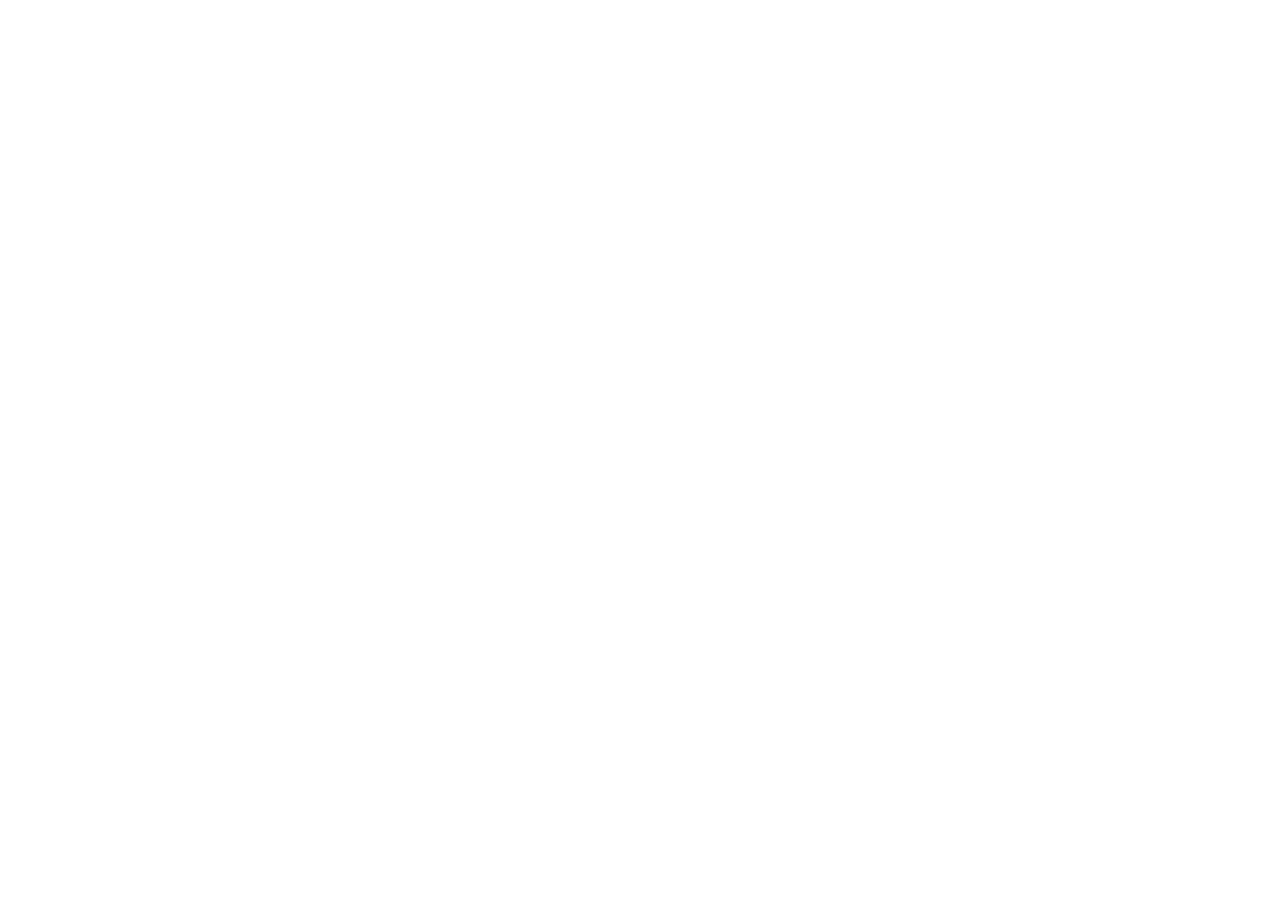
==== index.html @ 89407f25 "Initial commit" ====
<!DOCTYPE html>
<html lang="en">
<head>
    <meta charset="UTF-8">
    <meta name="viewport" content="width=device-width, initial-scale=1.0">
    <title>Scroll and Flourish</title>
</head>
<body>
    <!-- <iframe src='https://flo.uri.sh/story/323623/embed#slide-1' frameborder='0' scrolling='no' style='width:100%;height:600px;'></iframe> -->
</body>
</html>
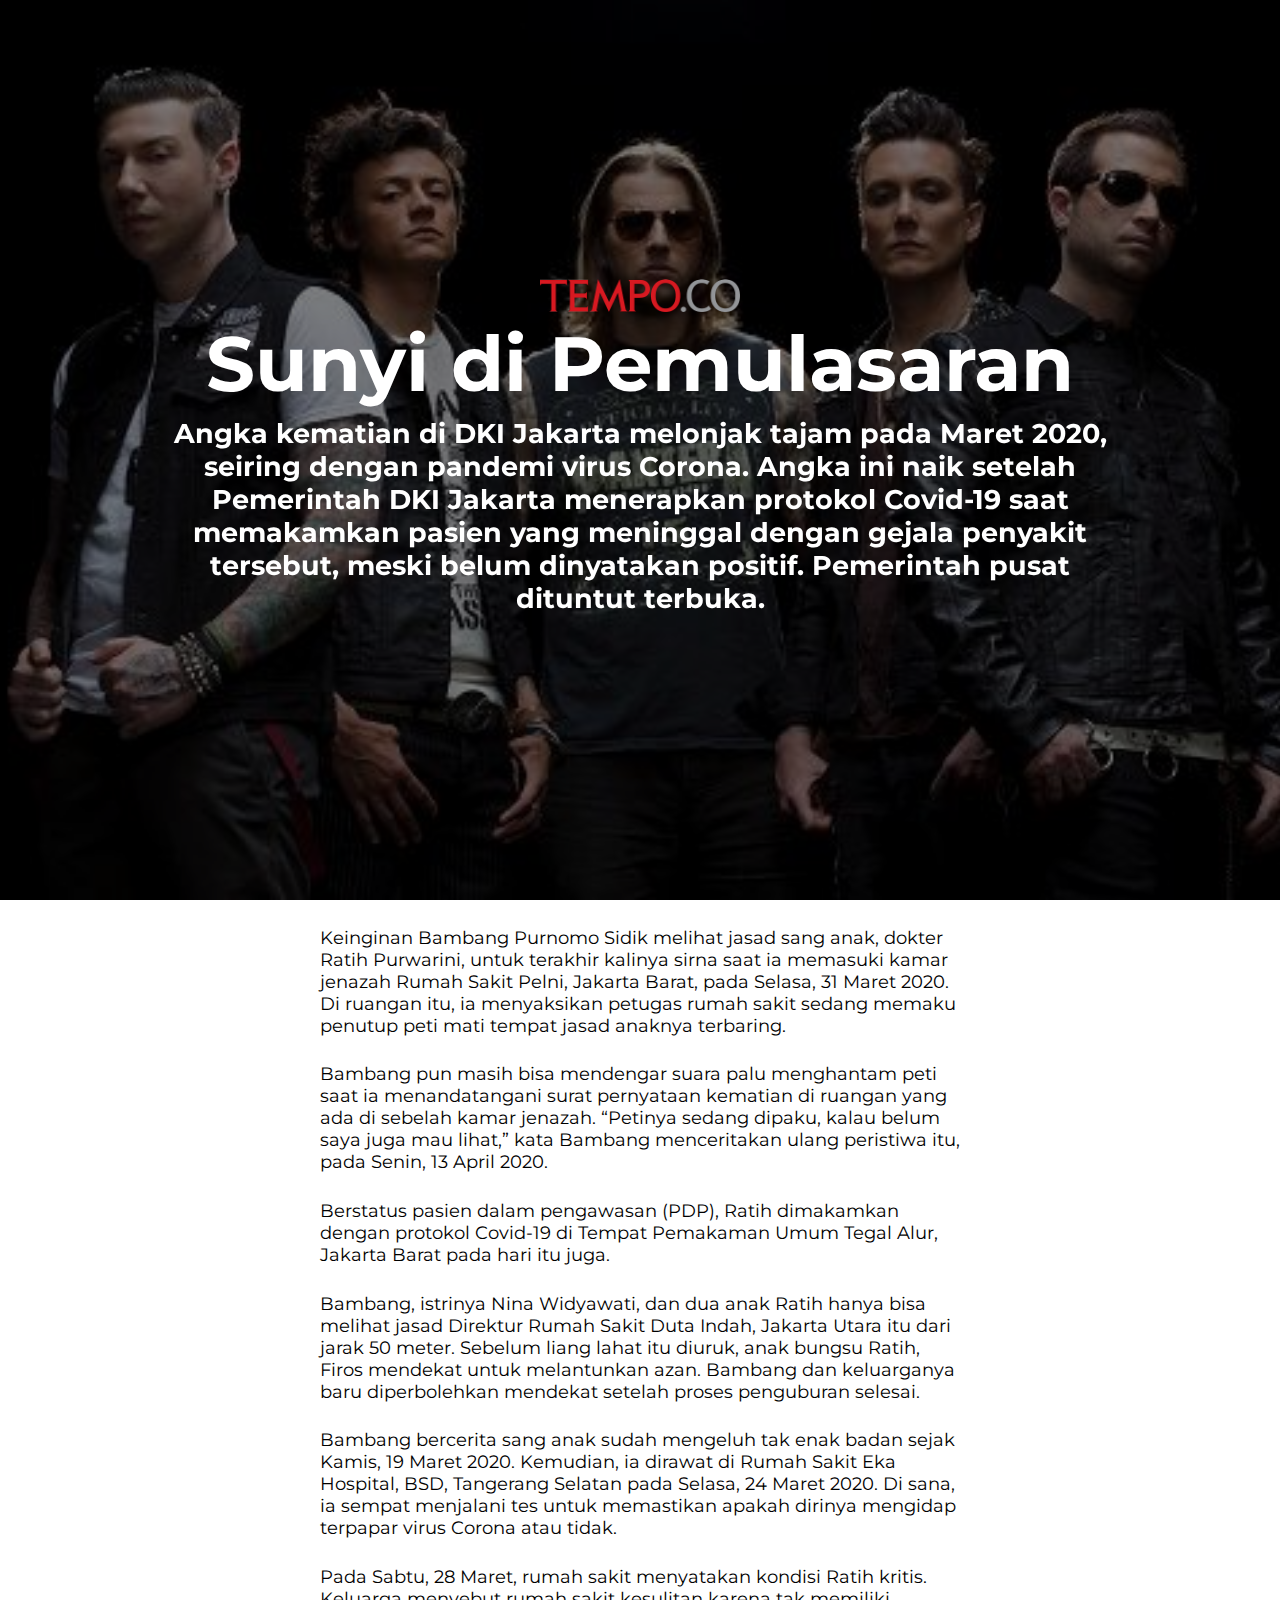
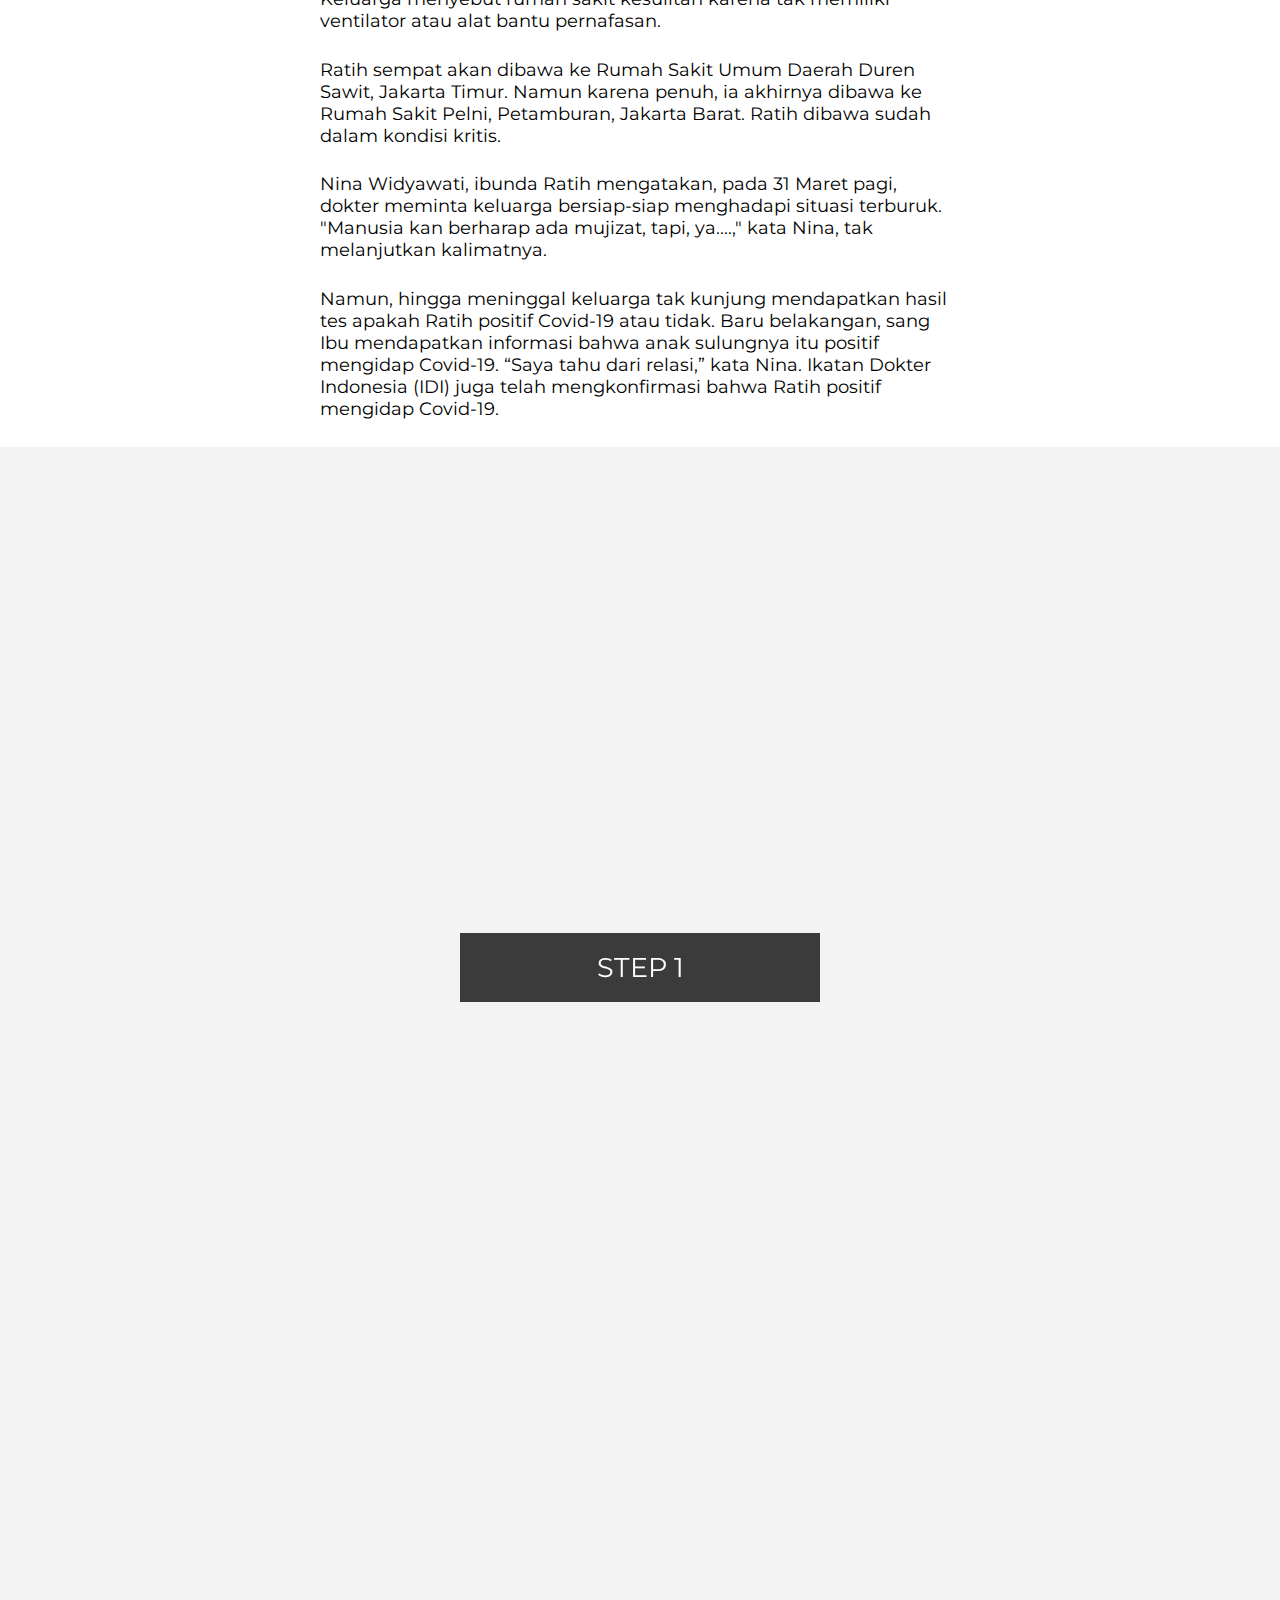
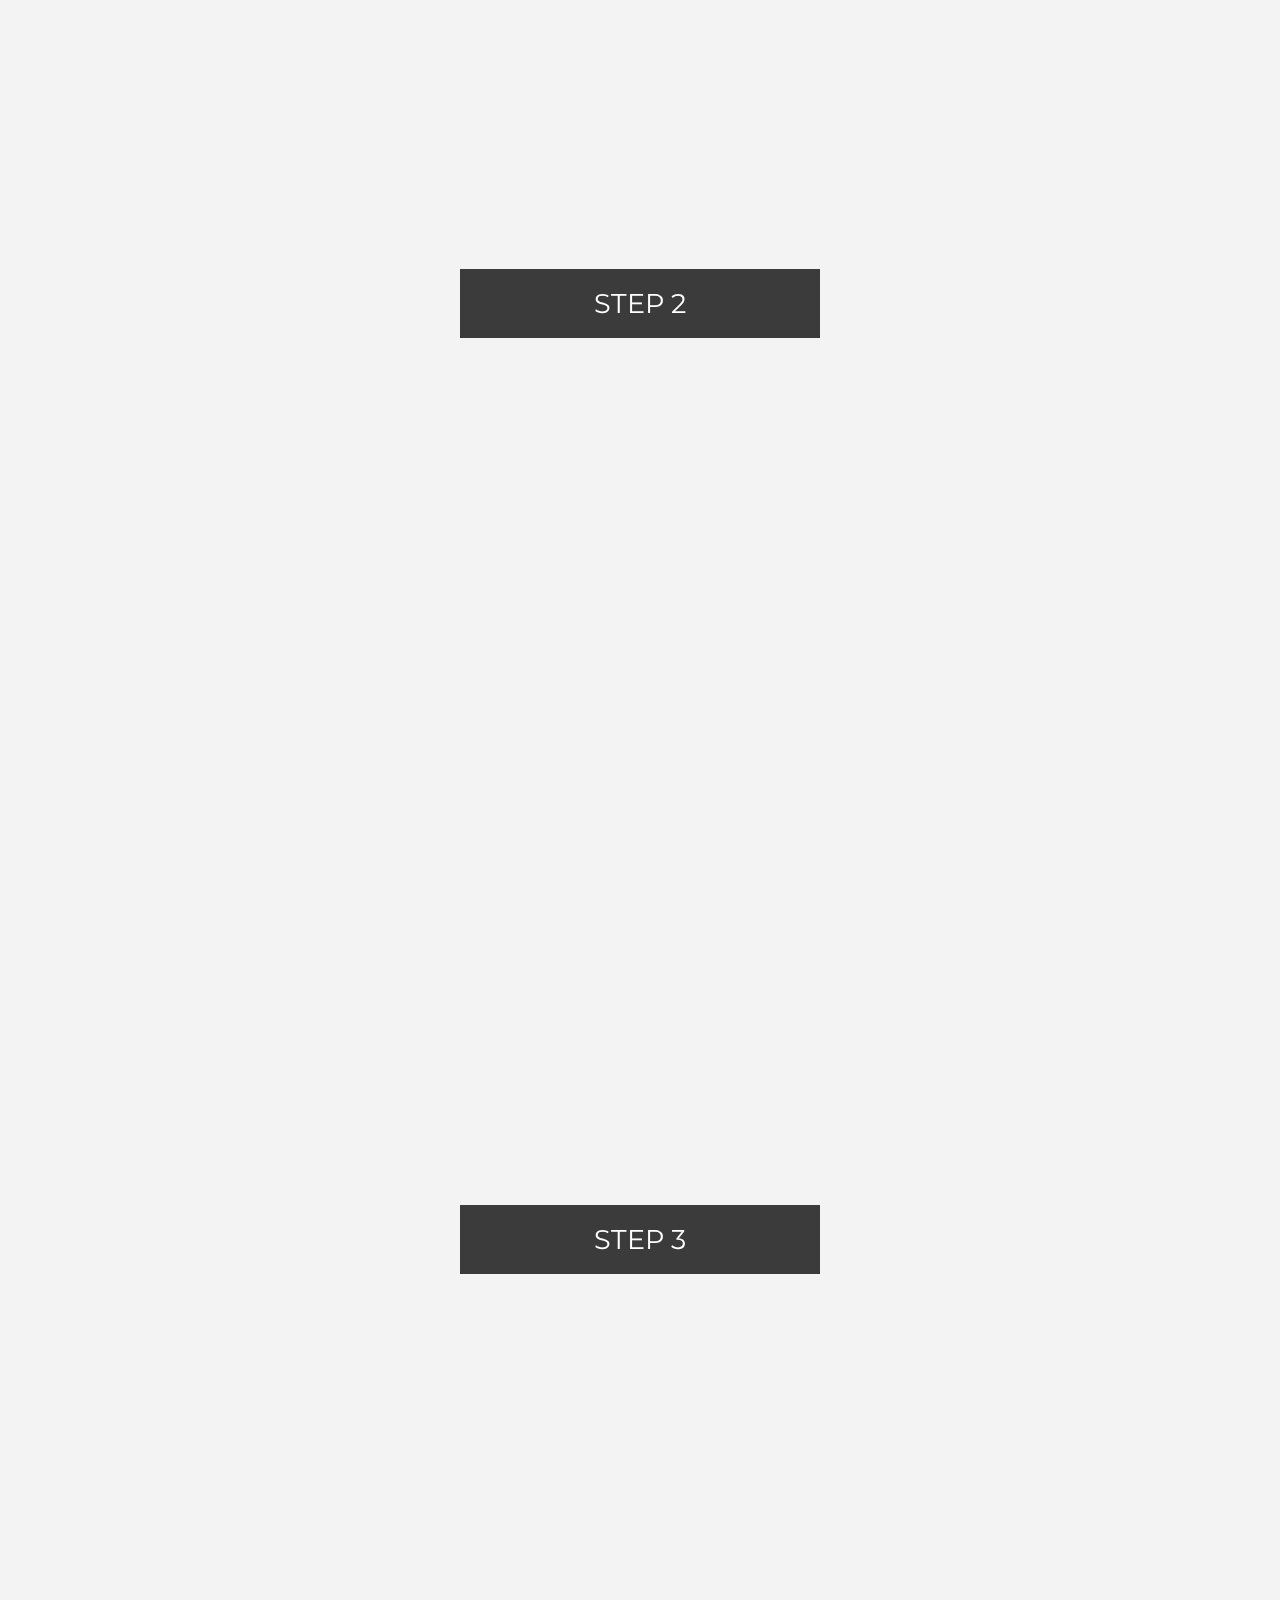
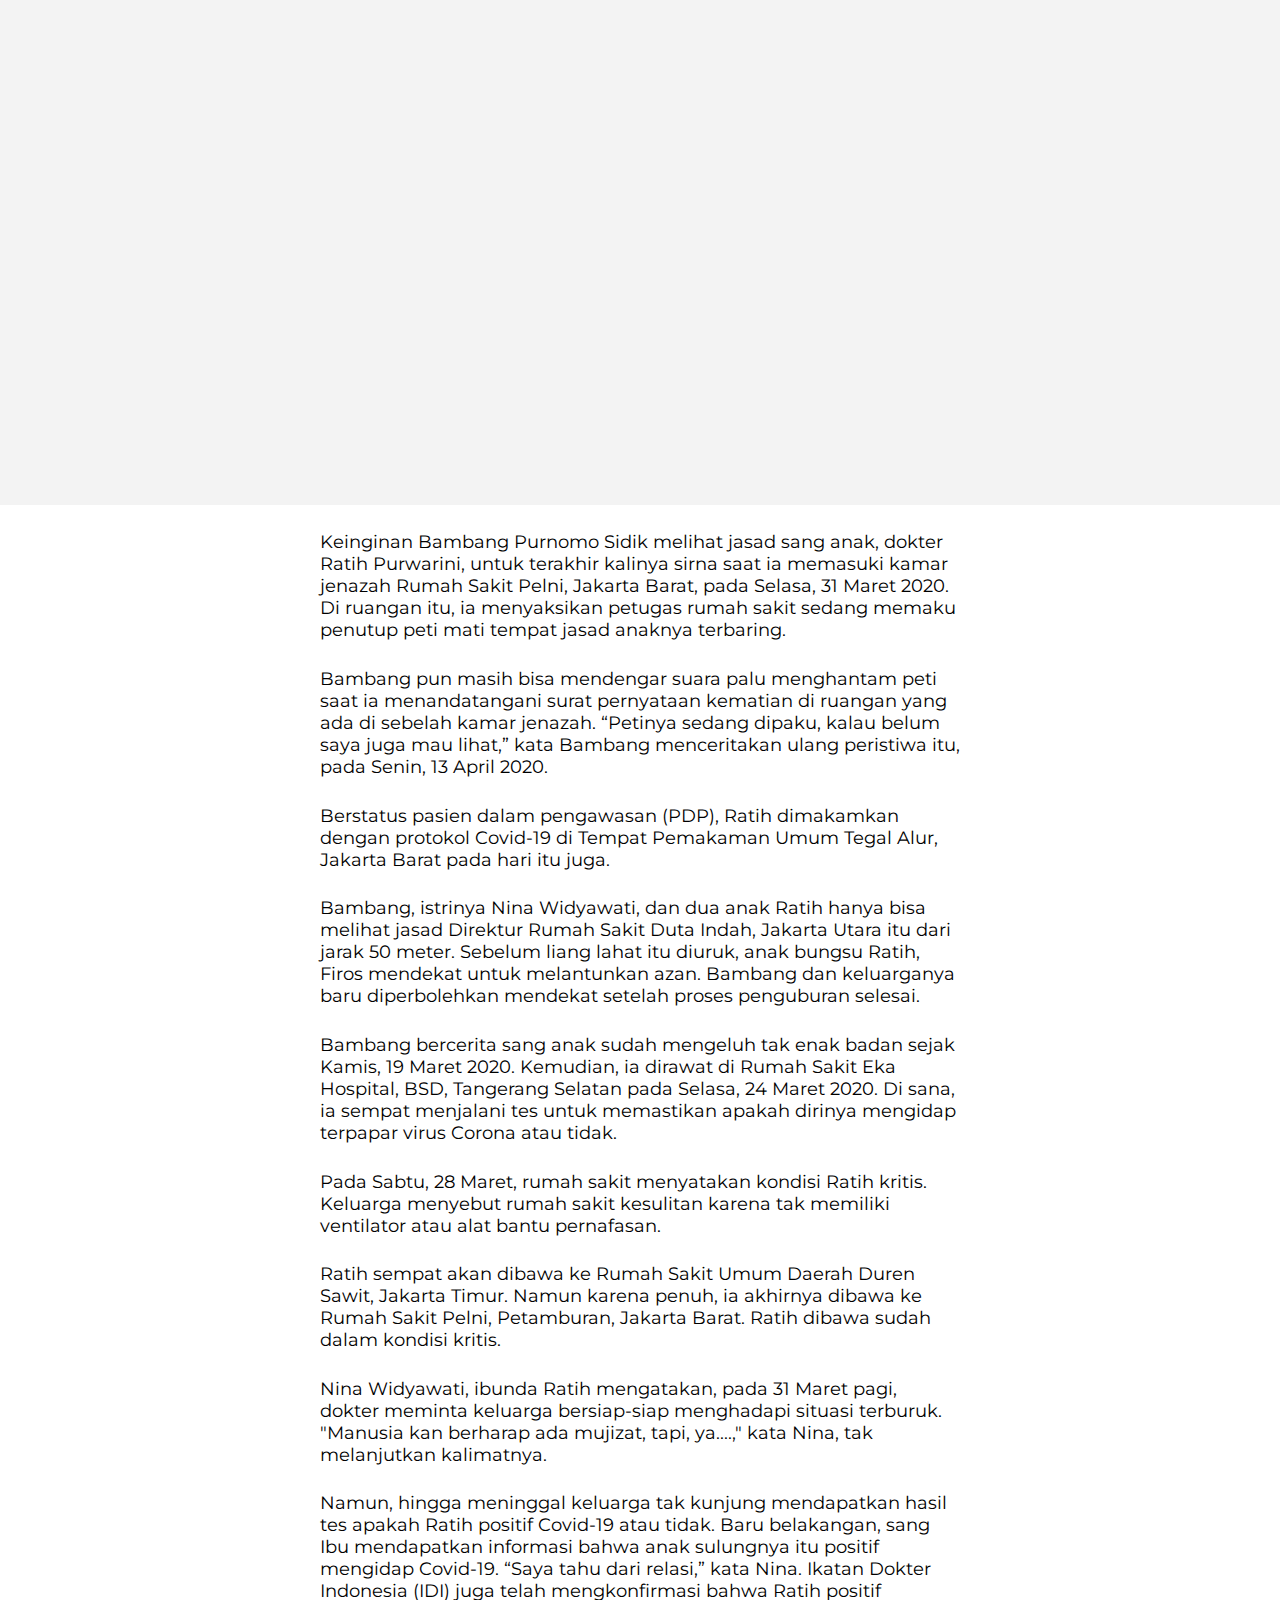
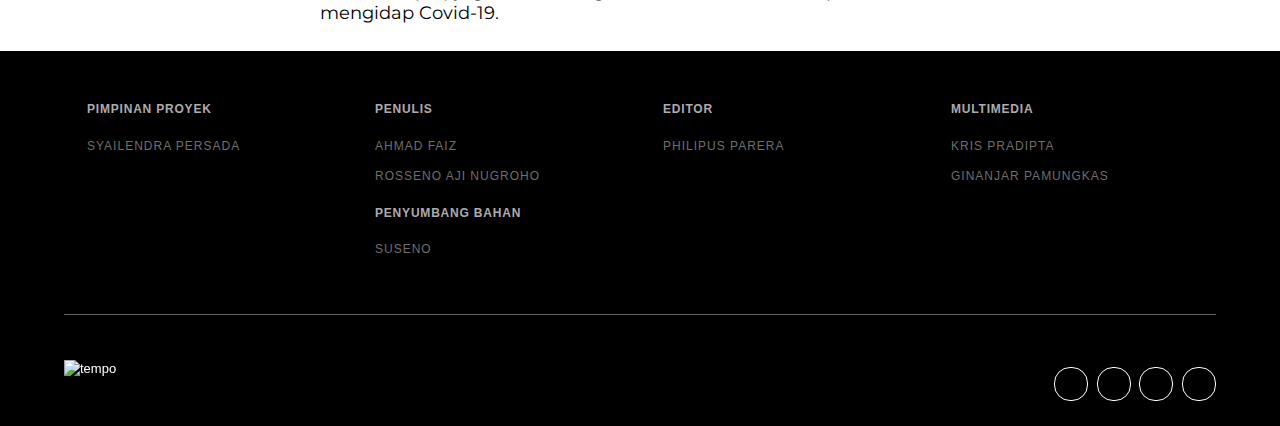
==== commit 8b061382: "cek" ====
--- a/index.html
+++ b/index.html
@@ -1,11 +1,148 @@
 <!DOCTYPE html>
-<html lang="en">
+<html>
+
 <head>
-    <meta charset="UTF-8">
+	<meta charset="utf-8">
+	<meta http-equiv="X-UA-Compatible" content="IE=edge">
+	<title>Scrollama: Sticky Overlay Example</title>       
     <meta name="viewport" content="width=device-width, initial-scale=1.0">
-    <title>Scroll and Flourish</title>
+    <meta name="viewport" content="width=device-width, initial-scale=1.0, maximum-scale=1.0, user-scalable=no" />
+    <meta http-equiv="Content-Security-Policy" content="upgrade-insecure-requests">
+    <meta name="apple-mobile-web-app-capable" content="yes" />
+    <meta name="apple-mobile-web-app-status-bar-style" content="black" />
+    <meta name="language" content="id" />
+    <meta prperty="og:title" content="Sunyi di Pemulasaran"/>
+    <meta property="og:description" content="Angka kematian di DKI Jakarta melonjak tajam pada Maret 2020, seiring dengan pandemi virus Corona. Angka ini naik setelah, Pemerintah DKI Jakarta menerapkan protokol Covid-19 dalam pemakaman pasien yang meninggal dengan gejala penyakit tersebut, meski belum dinyatakan positif. Pemerintah pusat dituntut terbuka." />
+    <meta property="og:image" content="https://interaktif.tempo.co/proyek/pemakaman-protokol-covid-19/images/header.jpg">
+    <meta name="title" content="Sunyi di Pemulasaran"/>
+    <meta name="description" content="Angka kematian di DKI Jakarta melonjak tajam pada Maret 2020, seiring dengan pandemi virus Corona. Angka ini naik setelah, Pemerintah DKI Jakarta menerapkan protokol Covid-19 dalam pemakaman pasien yang meninggal dengan gejala penyakit tersebut, meski belum dinyatakan positif. Pemerintah pusat dituntut terbuka." />
+    <meta http-equiv="pragma" content="no cache">
+    <meta name="author" content="Tempo.co">
+    <meta name="keywords" content="Coronavirus, COVID-19, pemakaman, kematian corona, mati korona, meninggal karena COVID-19">
+    <meta name="description" content="Angka kematian di DKI Jakarta melonjak tajam pada Maret 2020, seiring dengan pandemi virus Corona. Angka ini naik setelah, Pemerintah DKI Jakarta menerapkan protokol Covid-19 dalam pemakaman pasien yang meninggal dengan gejala penyakit tersebut, meski belum dinyatakan positif. Pemerintah pusat dituntut terbuka.">
+    <meta name="copyright" content="">
+    <meta name="coverage" content="WorldWide">
+    <meta name="creation date" content="2019-12-29">
+    <meta name="rating" content="General">
+    <meta name="robots" content="follow">
+    <meta name="twitter:card" content="summary_large_image" />
+    <meta name="twitter:title" content="Sunyi di Pemulasaran" />
+    <meta name="twitter:description" content="Angka kematian di DKI Jakarta melonjak tajam pada Maret 2020, seiring dengan pandemi virus Corona. Angka ini naik setelah, Pemerintah DKI Jakarta menerapkan protokol Covid-19 dalam pemakaman pasien yang meninggal dengan gejala penyakit tersebut, meski belum dinyatakan positif. Pemerintah pusat dituntut terbuka." />
+    <meta name="twitter:image:src" content="https://interaktif.tempo.co/proyek/pemakaman-protokol-covid-19/images/header.jpg">
+    <meta name="twitter:image:width" content="650" />
+    <meta name="twitter:image:height" content="433" />
+    <link rel="shortcut icon" href="https://interaktif.tempo.co/proyek/13-tahun-aksi-kamisan/favicon.ico" type="image/x-icon" >
+    <link rel="stylesheet" href="https://ginanjarpamungkas.github.io/font-awesome/font-awesome.css">
+    <link href="https://fonts.googleapis.com/css?family=Montserrat:100,200,300,400,500,600,700,800,900" rel="stylesheet">
+    <link rel='stylesheet' href='assets/css/main.css'>
+    <style>
+        .pier {background: url('assets/images/header.jpg') no-repeat;background-size: cover;background-attachment: fixed;background-position: center}
+    </style>
 </head>
+
 <body>
-    <!-- <iframe src='https://flo.uri.sh/story/323623/embed#slide-1' frameborder='0' scrolling='no' style='width:100%;height:600px;'></iframe> -->
+    <main>
+        <section class="pier image_bg">
+            <div class="bg-blur"></div>
+            <header>
+                <a href="https://tempo.co" class="tribune-logo-shadow"><img src="assets/images/logo.png"></a>
+                <h1>Sunyi di Pemulasaran</h1>
+                <h2>Angka kematian di DKI Jakarta melonjak tajam pada Maret 2020, seiring dengan pandemi virus Corona. Angka ini naik setelah Pemerintah DKI Jakarta menerapkan protokol Covid-19 saat memakamkan pasien yang meninggal dengan gejala penyakit tersebut, meski belum dinyatakan positif. Pemerintah pusat dituntut terbuka.</h2>
+            </header>
+        </section>
+        <div class ="content">
+            <p>Keinginan Bambang Purnomo Sidik melihat jasad sang anak, dokter Ratih Purwarini, untuk terakhir kalinya sirna saat ia memasuki kamar jenazah Rumah Sakit Pelni, Jakarta Barat, pada Selasa, 31 Maret 2020. Di ruangan itu, ia menyaksikan petugas rumah sakit sedang memaku penutup peti mati tempat jasad anaknya terbaring.&nbsp;</p>
+            <p>Bambang pun masih bisa mendengar suara palu menghantam peti saat ia menandatangani surat pernyataan kematian di ruangan yang ada di sebelah kamar jenazah. &ldquo;Petinya sedang dipaku, kalau belum saya juga mau lihat,&rdquo; kata Bambang menceritakan ulang peristiwa itu, pada Senin, 13 April 2020.</p>
+            <p>Berstatus pasien dalam pengawasan (PDP), Ratih dimakamkan dengan protokol Covid-19 di Tempat Pemakaman Umum Tegal Alur, Jakarta Barat pada hari itu juga.&nbsp;</p>
+            <p>Bambang, istrinya Nina Widyawati, dan dua anak Ratih hanya bisa melihat jasad Direktur Rumah Sakit Duta Indah, Jakarta Utara itu dari jarak 50 meter. Sebelum liang lahat itu diuruk, anak bungsu Ratih, Firos mendekat untuk melantunkan azan. Bambang dan keluarganya baru diperbolehkan mendekat setelah proses penguburan selesai.</p>
+            <p>Bambang bercerita sang anak sudah mengeluh tak enak badan sejak Kamis, 19 Maret 2020. Kemudian, ia dirawat di Rumah Sakit Eka Hospital, BSD, Tangerang Selatan pada Selasa, 24 Maret 2020. Di sana, ia sempat menjalani tes untuk memastikan apakah dirinya mengidap terpapar virus Corona atau tidak.</p>
+            <p>Pada Sabtu, 28 Maret, rumah sakit menyatakan kondisi Ratih kritis. Keluarga menyebut rumah sakit kesulitan karena tak memiliki ventilator atau alat bantu pernafasan.</p>
+            <p>Ratih sempat akan dibawa ke Rumah Sakit Umum Daerah Duren Sawit, Jakarta Timur. Namun karena penuh, ia akhirnya dibawa ke Rumah Sakit Pelni, Petamburan, Jakarta Barat. Ratih dibawa sudah dalam kondisi kritis.</p>
+            <p>Nina Widyawati, ibunda Ratih mengatakan, pada 31 Maret pagi, dokter meminta keluarga bersiap-siap menghadapi situasi terburuk. "Manusia kan berharap ada mujizat, tapi, ya....," kata Nina, tak melanjutkan kalimatnya.</p>
+            <p>Namun, hingga meninggal keluarga tak kunjung mendapatkan hasil tes apakah Ratih positif Covid-19 atau tidak. Baru belakangan, sang Ibu mendapatkan informasi bahwa anak sulungnya itu positif mengidap Covid-19. &ldquo;Saya tahu dari relasi,&rdquo; kata Nina. Ikatan Dokter Indonesia (IDI) juga telah mengkonfirmasi bahwa Ratih positif mengidap Covid-19.</p>
+        </div>
+        <section id='scrolly'>
+            <figure>
+                <iframe id="frame-chart" src='https://flo.uri.sh/story/325435/embed#slide-0' frameborder='0' scrolling='no' style='width:100%;height:100vh;'></iframe>
+            </figure>
+            <article>
+                <div class='step' data-step='1'>
+                    <p>STEP 1</p>
+                </div>
+                <div class='step' data-step='2'>
+                    <p>STEP 2</p>
+                </div>
+                <div class='step' data-step='3'>
+                    <p>STEP 3</p>
+                </div>
+            </article>
+        </section>
+        <div class ="content">
+            <p>Keinginan Bambang Purnomo Sidik melihat jasad sang anak, dokter Ratih Purwarini, untuk terakhir kalinya sirna saat ia memasuki kamar jenazah Rumah Sakit Pelni, Jakarta Barat, pada Selasa, 31 Maret 2020. Di ruangan itu, ia menyaksikan petugas rumah sakit sedang memaku penutup peti mati tempat jasad anaknya terbaring.&nbsp;</p>
+            <p>Bambang pun masih bisa mendengar suara palu menghantam peti saat ia menandatangani surat pernyataan kematian di ruangan yang ada di sebelah kamar jenazah. &ldquo;Petinya sedang dipaku, kalau belum saya juga mau lihat,&rdquo; kata Bambang menceritakan ulang peristiwa itu, pada Senin, 13 April 2020.</p>
+            <p>Berstatus pasien dalam pengawasan (PDP), Ratih dimakamkan dengan protokol Covid-19 di Tempat Pemakaman Umum Tegal Alur, Jakarta Barat pada hari itu juga.&nbsp;</p>
+            <p>Bambang, istrinya Nina Widyawati, dan dua anak Ratih hanya bisa melihat jasad Direktur Rumah Sakit Duta Indah, Jakarta Utara itu dari jarak 50 meter. Sebelum liang lahat itu diuruk, anak bungsu Ratih, Firos mendekat untuk melantunkan azan. Bambang dan keluarganya baru diperbolehkan mendekat setelah proses penguburan selesai.</p>
+            <p>Bambang bercerita sang anak sudah mengeluh tak enak badan sejak Kamis, 19 Maret 2020. Kemudian, ia dirawat di Rumah Sakit Eka Hospital, BSD, Tangerang Selatan pada Selasa, 24 Maret 2020. Di sana, ia sempat menjalani tes untuk memastikan apakah dirinya mengidap terpapar virus Corona atau tidak.</p>
+            <p>Pada Sabtu, 28 Maret, rumah sakit menyatakan kondisi Ratih kritis. Keluarga menyebut rumah sakit kesulitan karena tak memiliki ventilator atau alat bantu pernafasan.</p>
+            <p>Ratih sempat akan dibawa ke Rumah Sakit Umum Daerah Duren Sawit, Jakarta Timur. Namun karena penuh, ia akhirnya dibawa ke Rumah Sakit Pelni, Petamburan, Jakarta Barat. Ratih dibawa sudah dalam kondisi kritis.</p>
+            <p>Nina Widyawati, ibunda Ratih mengatakan, pada 31 Maret pagi, dokter meminta keluarga bersiap-siap menghadapi situasi terburuk. "Manusia kan berharap ada mujizat, tapi, ya....," kata Nina, tak melanjutkan kalimatnya.</p>
+            <p>Namun, hingga meninggal keluarga tak kunjung mendapatkan hasil tes apakah Ratih positif Covid-19 atau tidak. Baru belakangan, sang Ibu mendapatkan informasi bahwa anak sulungnya itu positif mengidap Covid-19. &ldquo;Saya tahu dari relasi,&rdquo; kata Nina. Ikatan Dokter Indonesia (IDI) juga telah mengkonfirmasi bahwa Ratih positif mengidap Covid-19.</p>
+        </div>
+        <footer>
+            <div class="footer-wrapper">
+                <div class="conde-links">
+                    <div class="worldwide">
+                        <h6>Pimpinan Proyek</h6>
+                        <ul>
+                            <li>Syailendra Persada</li>
+                        </ul>
+                    </div>
+                    <div class="worldwide">
+                        <h6>Penulis</h6>
+                        <ul>
+                            <li>Ahmad Faiz</li>
+                            <li>Rosseno Aji Nugroho</li>
+                        </ul>
+                                            <h6>Penyumbang Bahan</h6>
+                                            <ul>
+                                                    <li>Suseno</li>
+                                            </ul>
+                    </div>
+                    <div class="worldwide">
+                        <h6>Editor</h6>
+                        <ul>
+                            <li>Philipus Parera</li>
+                        </ul>
+                    </div>
+                    <div class="worldwide">
+                        <h6>Multimedia</h6>
+                        <ul>
+                            <li>Kris Pradipta</li>
+                            <li>Ginanjar Pamungkas</li>
+                        </ul>
+                    </div>
+                </div>
+                <div class="component component-corp-legal">
+                    <div>
+                        <img src="https://interaktif.tempo.co/photos/1/tempo_logo.png" alt="tempo" class="conde-logo">
+                        <div class="sosmed-container">
+                            <ul class="social-media">
+                                <li><a class="facebook" href="https://www.facebook.com/TempoMedia/" target="blank"><i class="fa fa-facebook"></i></a></li>
+                                <li><a class="twitter" href="https://twitter.com/tempodotco" target="blank"><i class="fa fa-twitter"></i></a></li>
+                                <li><a class="instagram" href="https://www.instagram.com/tempodotco/" target="blank"><i class="fa fa-instagram"></i></a></li>
+                                <li><a class="youtube" href="https://www.youtube.com/user/tempodotco" target="blank"><i class="fa fa-youtube-play"></i></a></li>
+                            </ul>
+                        </div>
+                    </div>
+                </div>
+            </div>
+        </footer>
+    </main>
+	<script src='https://unpkg.com/d3@5.9.1/dist/d3.min.js'></script>
+	<script src='https://unpkg.com/intersection-observer@0.5.1/intersection-observer.js'></script>
+	<script src='assets/js/stickyfill.min.js'></script>
+    <script src='assets/js/scrollama.min.js'></script>
+    <script src="assets/js/logic.js"></script>
 </body>
+
 </html>--- a/assets/css/main.css
+++ b/assets/css/main.css
@@ -0,0 +1,56 @@
+html {font-family: 'Montserrat', sans-serif; /* 1 */-ms-text-size-adjust:none; /* 2 */-webkit-text-size-adjust:none; /* 2 */font-size:18px; -webkit-font-smoothing: antialiased; font-weight:400; color:#000000;margin:0 auto;scroll-behavior: smooth;}
+div,dl,dt,dd,h1,h2,h3,h4,h5,h6,pre,form,fieldset,input,textarea,p,blockquote,th,td{margin:5pt 0;padding:0;}
+body{margin: 0;}
+
+/* header */
+header {font-family: 'Montserrat', sans-serif;color: #fff;font-weight: 700;width: 75%;text-align: center;z-index:1;} 
+header h1 {margin: 0;font-size: 6vw;} 
+header a {color: white;}
+.image_bg {height: 100vh;display: flex;justify-content: center;align-items: center;}
+.pier h1 {color: white;line-height: normal;}
+.pier h2 {color: white;line-height: normal;}  
+.pier h3 {color: white;}
+.bg-blur{width: 100%;height: 100vh;position: absolute;z-index: 0;background-color: rgb(0, 0, 0, 0.5);margin: 0;}
+.tribune-logo-shadow {width:100%;display: block;margin:0 auto;top: 127px;}
+.tribune-logo-shadow img{width:200px; height: auto; margin:0 auto;}
+
+/* content */
+.content {padding: 0 25%;margin: 20pt auto;}
+.content p{margin: 20pt 0;}
+
+/* footer */
+footer{background-color: #000000;clear: both;color: #f5f5f5;margin-top: 0;padding: 30px 0;}
+footer .footer-wrapper {margin: 0 auto;padding: 0 30px;width: 100%;}
+footer .footer-wrapper .conde-links {display: none;font-family: Helvetica Neue,Helvetica,Arial,sans-serif;-webkit-box-pack: start;-ms-flex-pack: start;justify-content: flex-start;}
+footer .conde-links .worldwide {-ms-flex-preferred-size: 242px;flex-basis: 242px;margin: 0 auto;}
+footer .conde-links .worldwide h6 {color: #aeabac;font-size: 12px;font-weight: 700;letter-spacing: .8px;line-height: 2.5;text-transform: uppercase;font-family: Helvetica Neue,Helvetica,Arial,sans-serif;}
+footer .conde-links .worldwide ul {list-style: none;margin: 0;padding: 0;}
+footer .conde-links .worldwide ul li {color: #706d6e;font-size: 12px;font-weight: 400;letter-spacing: 1px;line-height: 2.5;text-decoration: none;text-transform: uppercase;}
+footer .component-corp-legal {margin-top: 30px;color: #999;font-family: VFSans,Helvetica;font-weight: 400;font-size: 13px;line-height: 18px;}
+.component-corp-legal>div {display: -webkit-box;display: -ms-flexbox;display: flex;position: relative;}
+footer .component-corp-legal>div .conde-logo {height: 29px;margin: 0 auto 30px}
+.component-corp-legal .conde-logo {color: #FFFFFF;display: block;height: 22px;margin: 0 auto 25px;text-align: center;width: 200px;}
+.social-media {margin:0; padding: 0;position: absolute;right: 0;}
+.social-media li{display: inline-block;margin-left: 5px;}
+.social-media a{font-size: 1.5em;color: #FFFFFF;width: 32px;height: 32px;border-radius: 16px;display: flex;border: 1px solid #fff;justify-content: center;align-items: center;}
+
+/* scroll */
+#scrolly {position: relative;background-color: #f3f3f3;}
+article {position: relative;padding: 0;margin: 0 auto;margin-top: -50vh;}
+figure {position: -webkit-sticky;position: sticky;left: 0;width: 100%;margin: 0;-webkit-transform: translate3d(0, 0, 0);-moz-transform: translate3d(0, 0, 0);transform: translate3d(0, 0, 0);top: 0;height: 100vh;}
+.step {margin: 2rem auto;color: #fff;max-width: 20rem;height: 100vh;}
+.step:last-child {margin-bottom: 0;}
+.step.is-active p {background-color: goldenrod;color: #3b3b3b;}
+.step p {text-align: center;padding: 1rem;font-size: 1.5rem;background-color: #3b3b3b;}
+
+/* mobile css */
+@media (min-width: 700px){
+	footer .footer-wrapper {max-width: 90%;padding: 0;}
+	.component-corp-legal {margin-top: 30px;padding-top: 35px;}
+}
+@media (min-width: 550px){
+	footer .footer-wrapper .conde-links {display: -webkit-box;display: -ms-flexbox;display: flex;}
+	footer .component-corp-legal {margin-top: 50px;border-top: 1px solid #666;font-size: 13px;line-height: 18px;}
+	footer .component-corp-legal>div {margin-top: 10px;}
+	footer .component-corp-legal>div .conde-logo {margin: 0 40px 0 0;width: auto;}
+}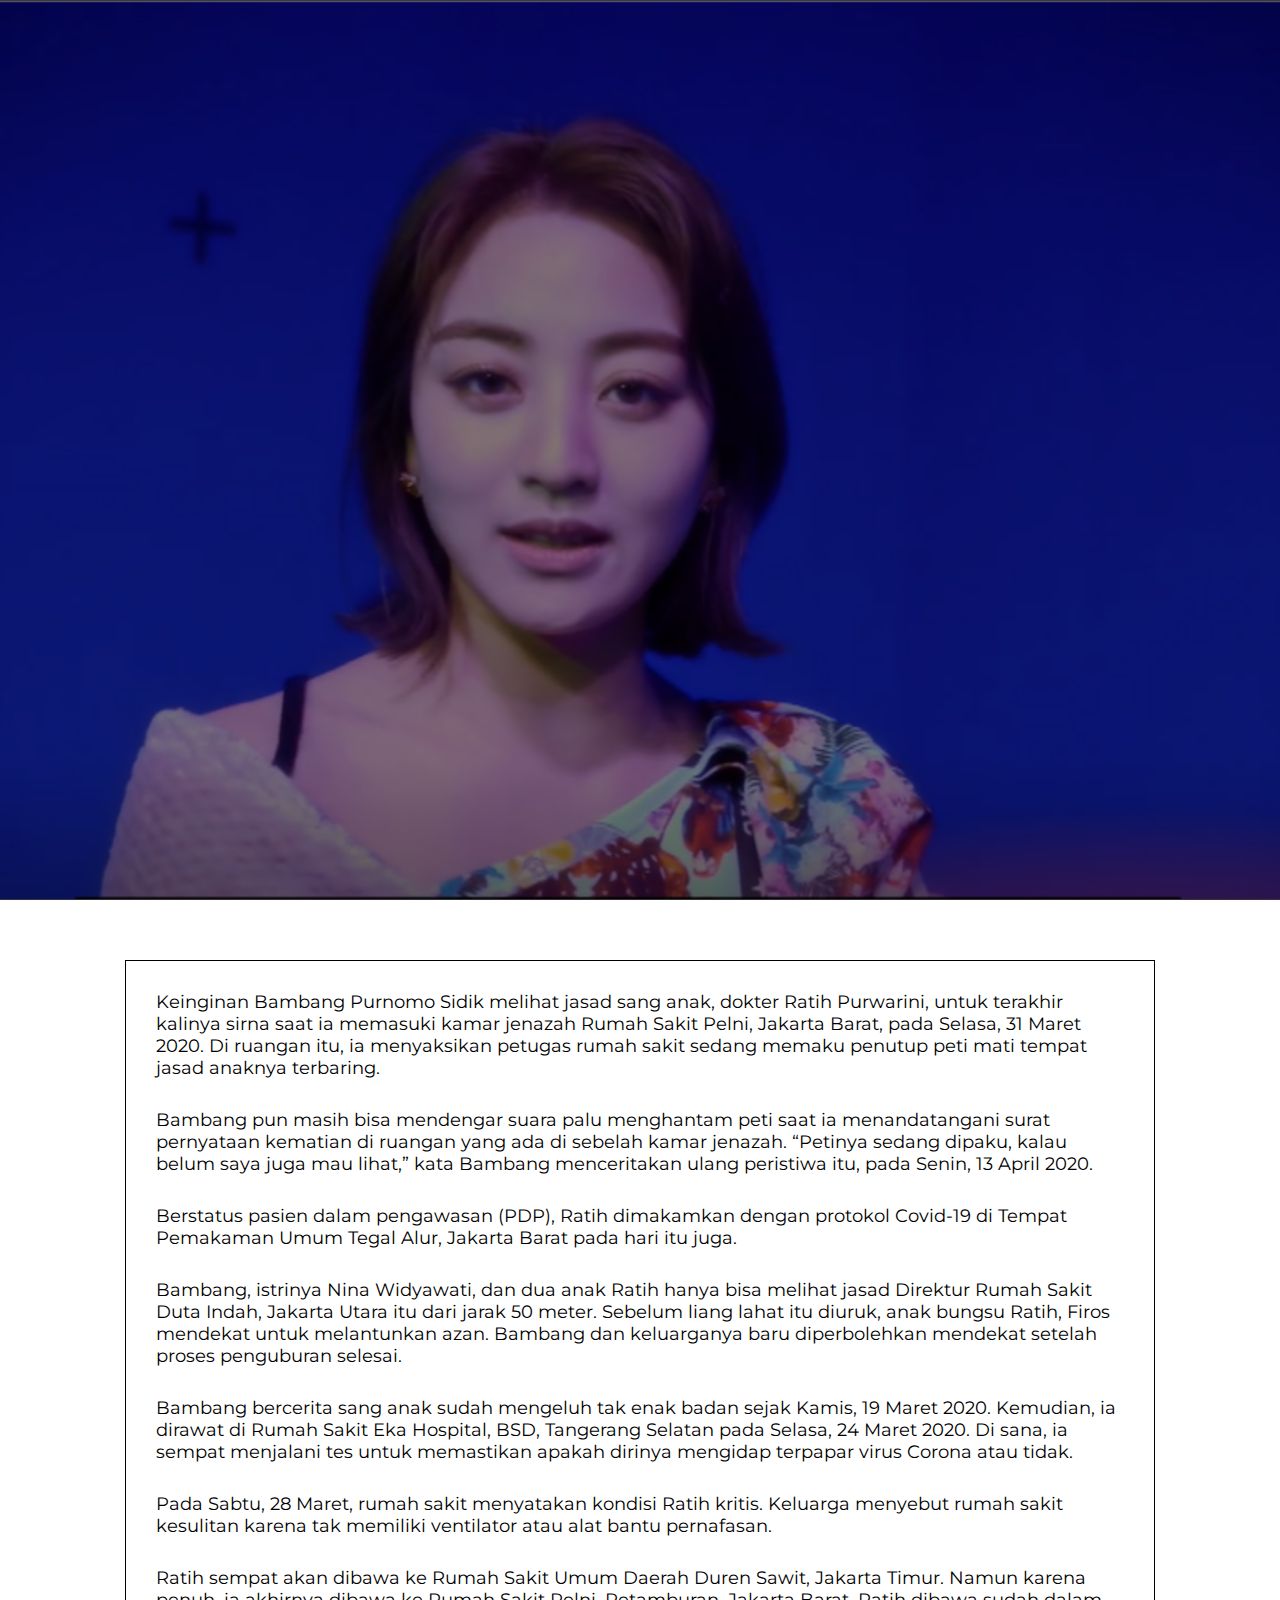
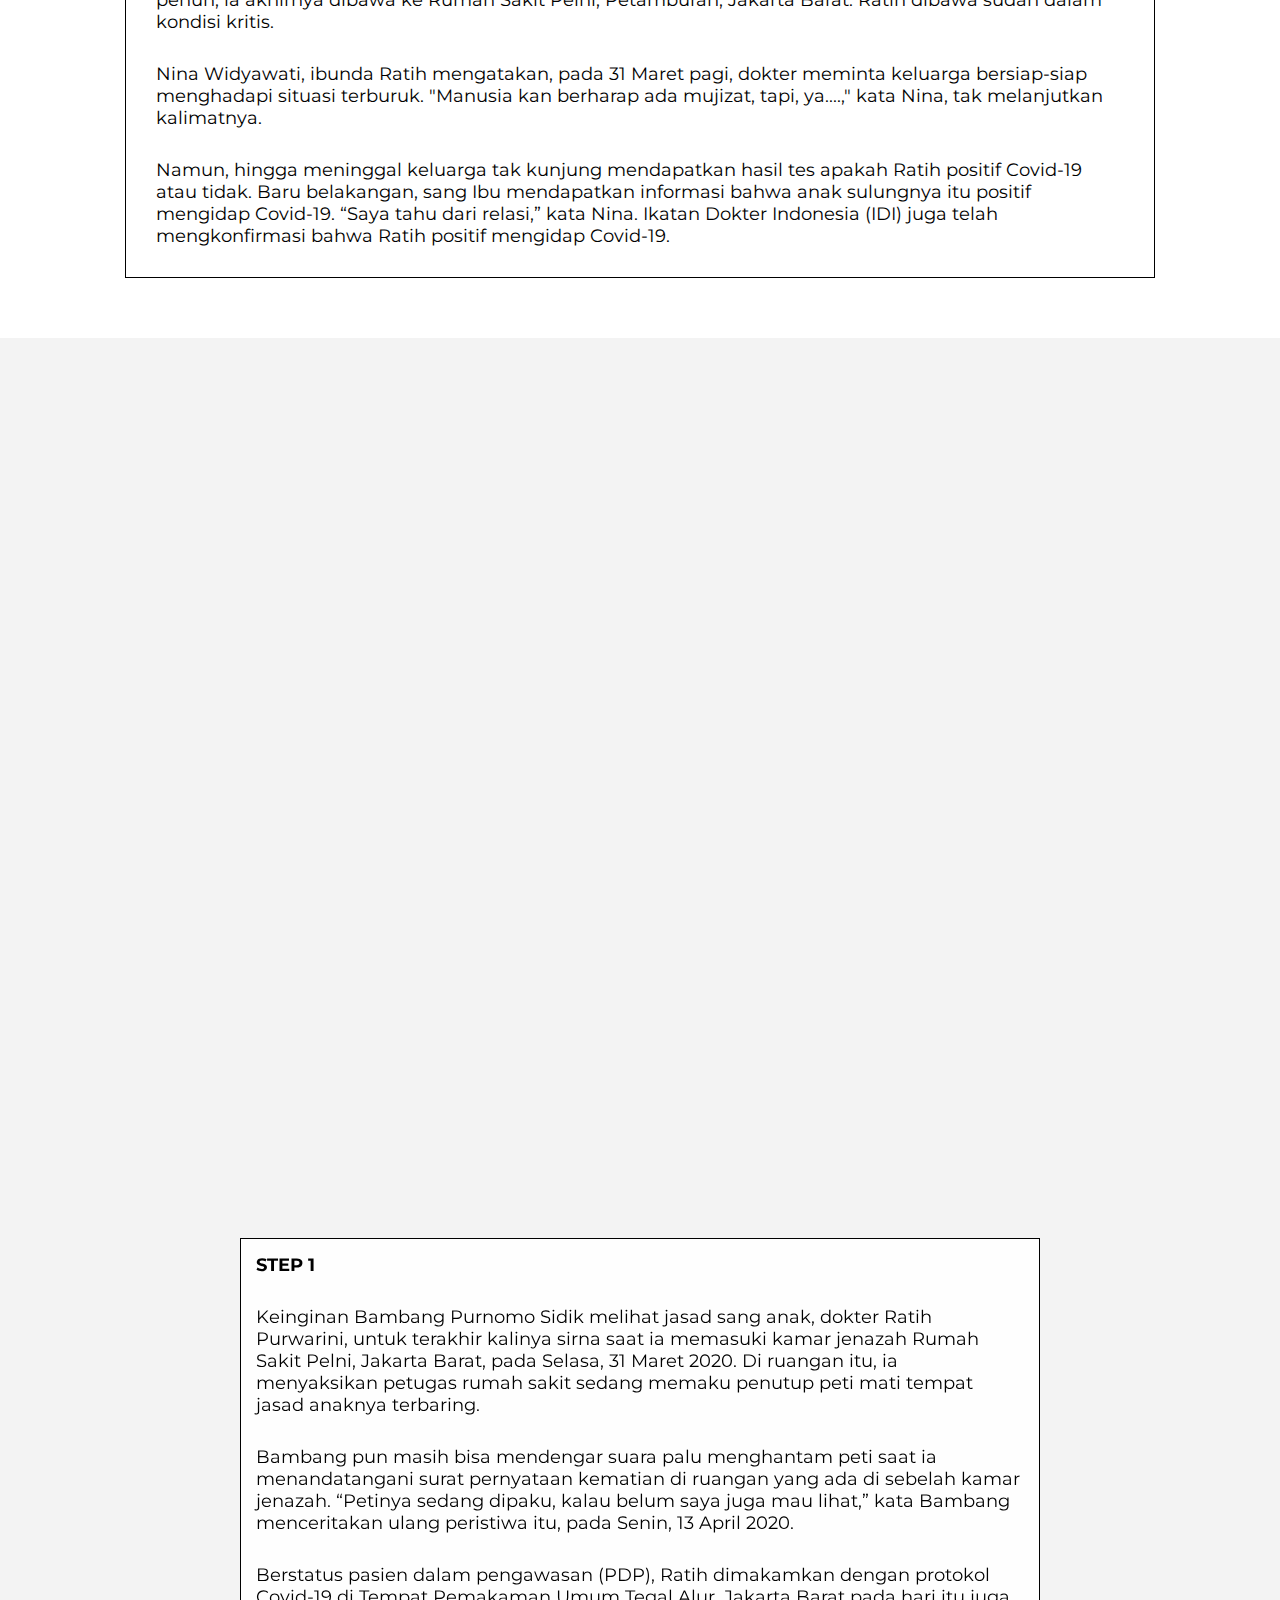
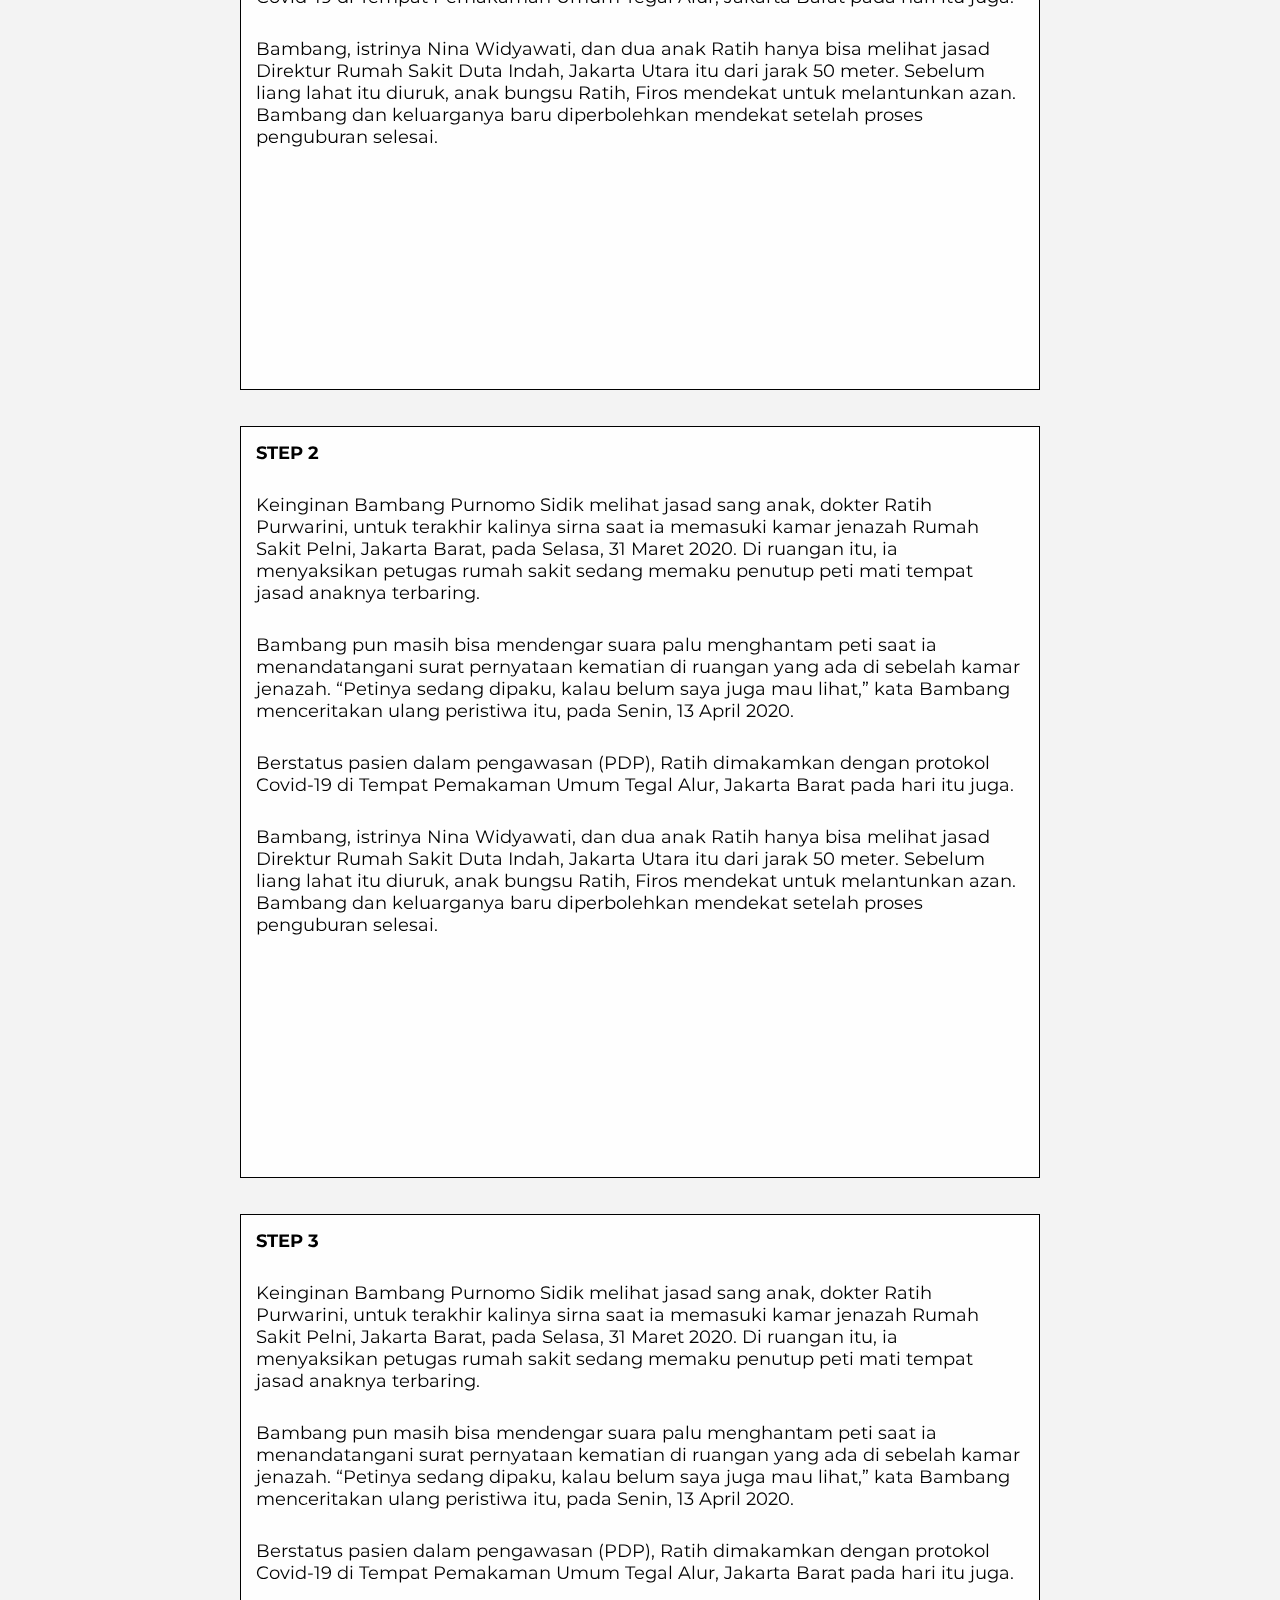
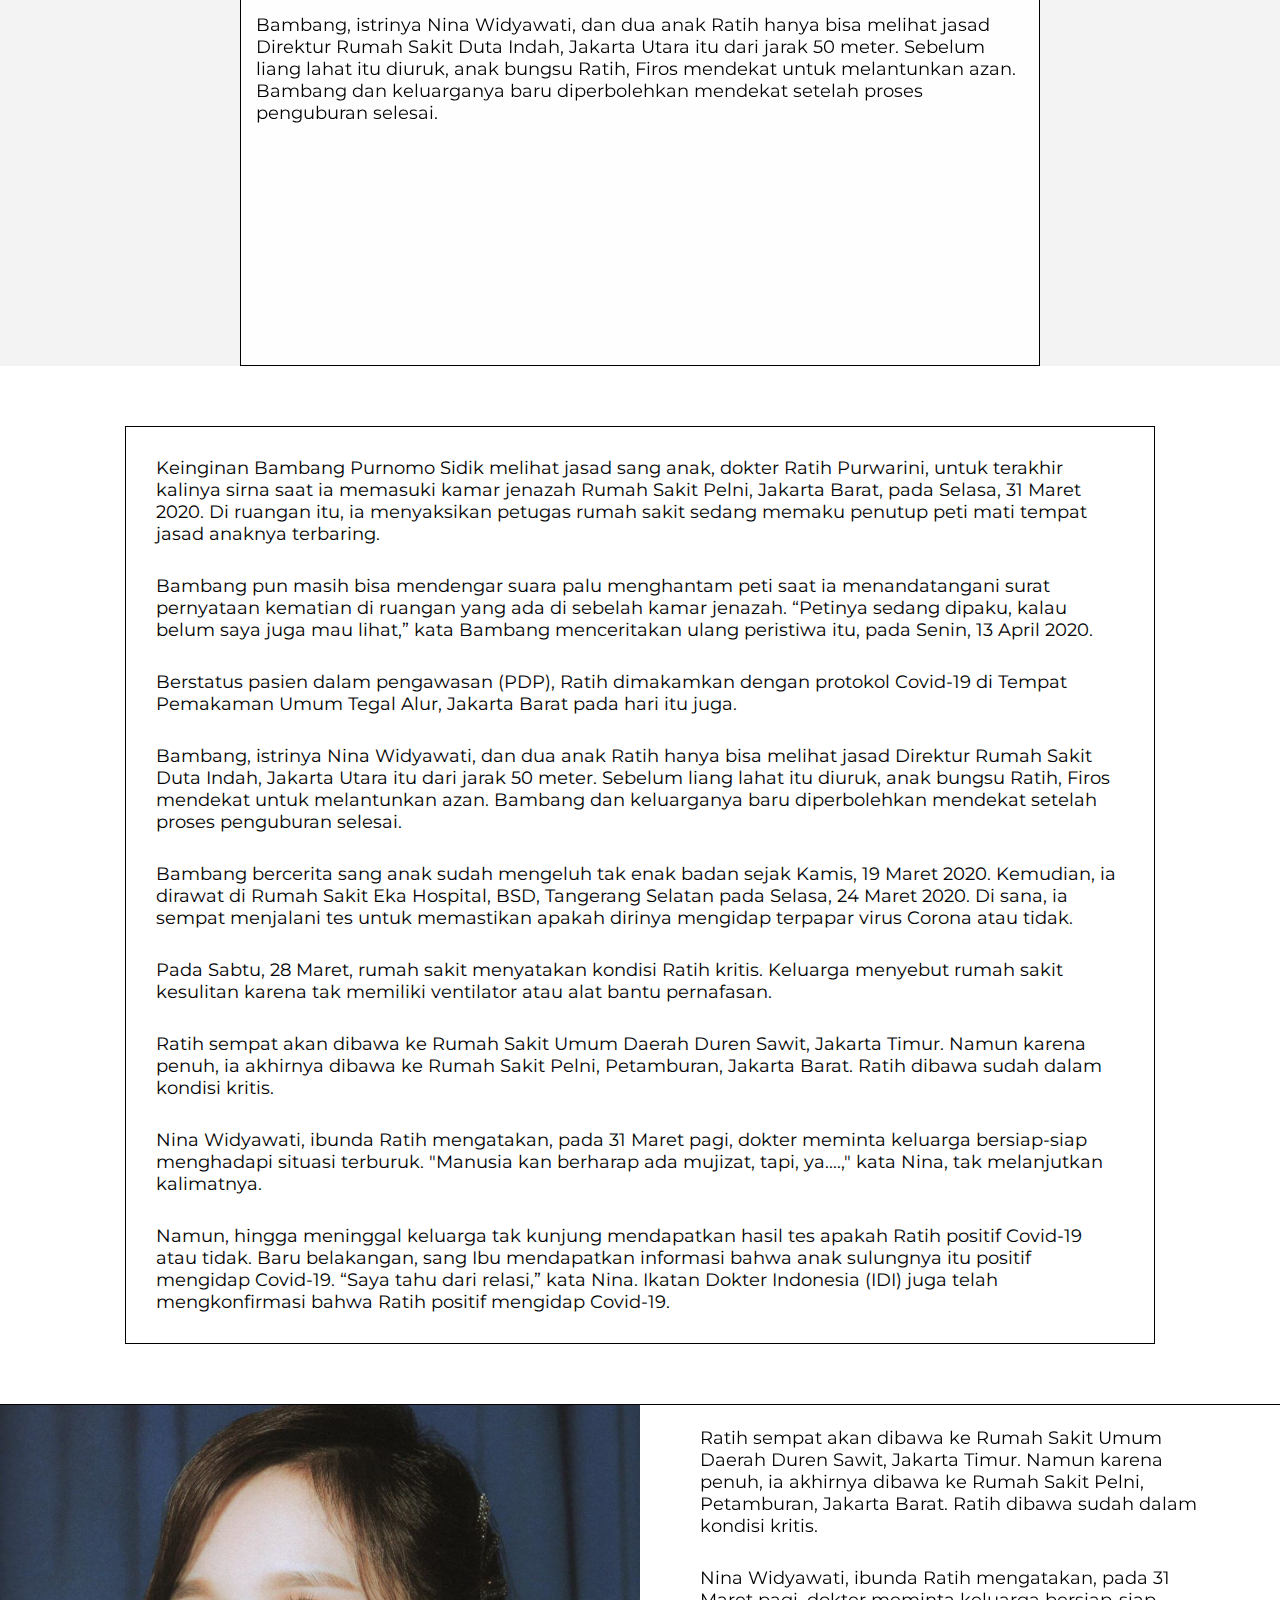
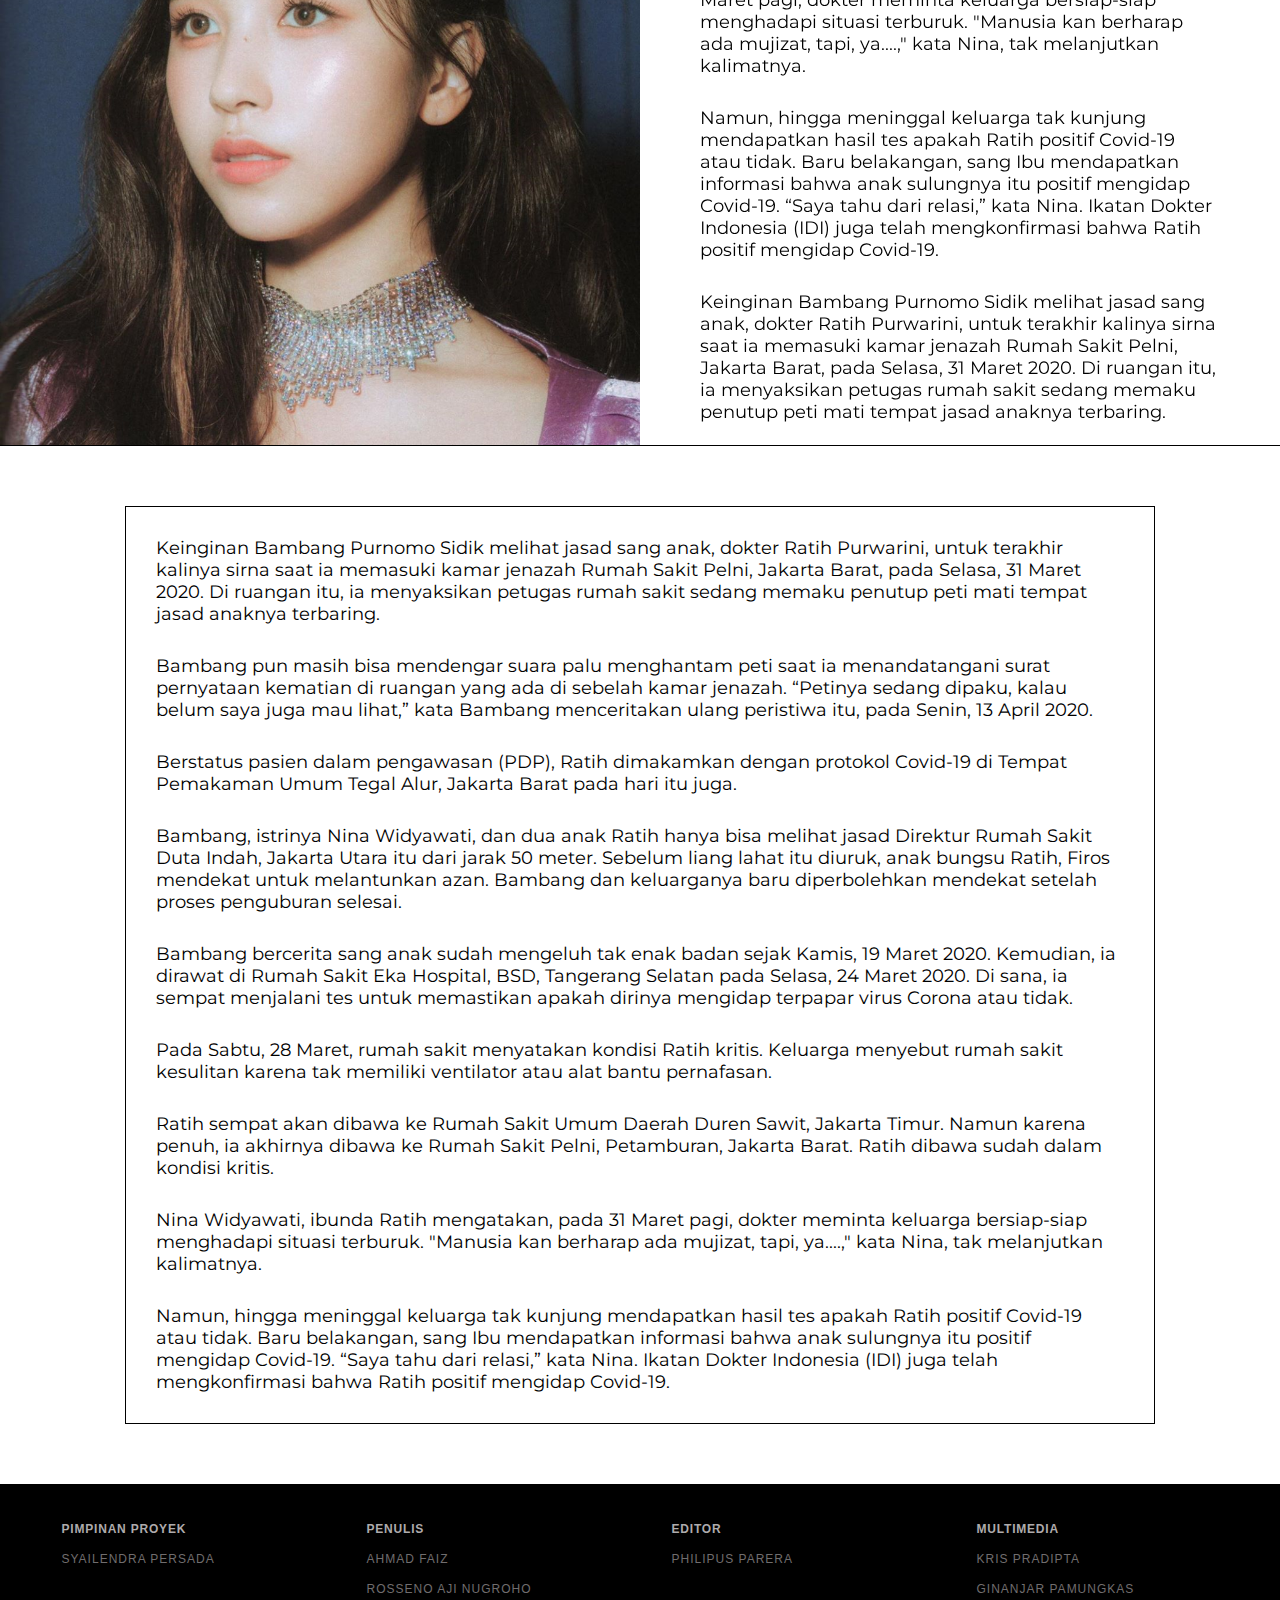
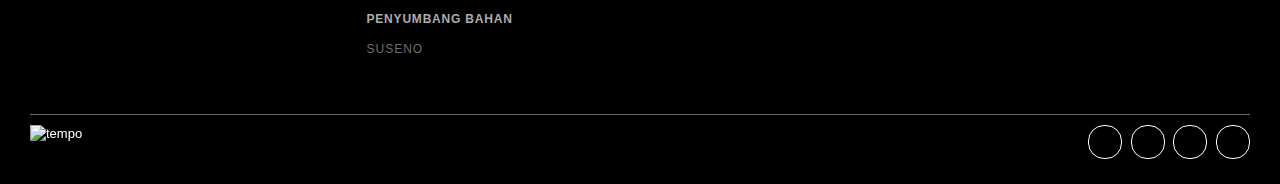
==== commit 4ccd6ff3: "update new template" ====
--- a/index.html
+++ b/index.html
@@ -36,7 +36,7 @@
     <link href="https://fonts.googleapis.com/css?family=Montserrat:100,200,300,400,500,600,700,800,900" rel="stylesheet">
     <link rel='stylesheet' href='assets/css/main.css'>
     <style>
-        .pier {background: url('assets/images/header.jpg') no-repeat;background-size: cover;background-attachment: fixed;background-position: center}
+        .pier {background: url('assets/images/cover.png') no-repeat;background-size: cover;background-attachment: fixed;background-position: center}
     </style>
 </head>
 
@@ -45,12 +45,15 @@
         <section class="pier image_bg">
             <div class="bg-blur"></div>
             <header>
+            <!--
                 <a href="https://tempo.co" class="tribune-logo-shadow"><img src="assets/images/logo.png"></a>
                 <h1>Sunyi di Pemulasaran</h1>
-                <h2>Angka kematian di DKI Jakarta melonjak tajam pada Maret 2020, seiring dengan pandemi virus Corona. Angka ini naik setelah Pemerintah DKI Jakarta menerapkan protokol Covid-19 saat memakamkan pasien yang meninggal dengan gejala penyakit tersebut, meski belum dinyatakan positif. Pemerintah pusat dituntut terbuka.</h2>
+             -->
             </header>
         </section>
-        <div class ="content">
+        <div class ="container small">
+        <div class="container-col">
+        	<div class="boxbox">
             <p>Keinginan Bambang Purnomo Sidik melihat jasad sang anak, dokter Ratih Purwarini, untuk terakhir kalinya sirna saat ia memasuki kamar jenazah Rumah Sakit Pelni, Jakarta Barat, pada Selasa, 31 Maret 2020. Di ruangan itu, ia menyaksikan petugas rumah sakit sedang memaku penutup peti mati tempat jasad anaknya terbaring.&nbsp;</p>
             <p>Bambang pun masih bisa mendengar suara palu menghantam peti saat ia menandatangani surat pernyataan kematian di ruangan yang ada di sebelah kamar jenazah. &ldquo;Petinya sedang dipaku, kalau belum saya juga mau lihat,&rdquo; kata Bambang menceritakan ulang peristiwa itu, pada Senin, 13 April 2020.</p>
             <p>Berstatus pasien dalam pengawasan (PDP), Ratih dimakamkan dengan protokol Covid-19 di Tempat Pemakaman Umum Tegal Alur, Jakarta Barat pada hari itu juga.&nbsp;</p>
@@ -60,6 +63,8 @@
             <p>Ratih sempat akan dibawa ke Rumah Sakit Umum Daerah Duren Sawit, Jakarta Timur. Namun karena penuh, ia akhirnya dibawa ke Rumah Sakit Pelni, Petamburan, Jakarta Barat. Ratih dibawa sudah dalam kondisi kritis.</p>
             <p>Nina Widyawati, ibunda Ratih mengatakan, pada 31 Maret pagi, dokter meminta keluarga bersiap-siap menghadapi situasi terburuk. "Manusia kan berharap ada mujizat, tapi, ya....," kata Nina, tak melanjutkan kalimatnya.</p>
             <p>Namun, hingga meninggal keluarga tak kunjung mendapatkan hasil tes apakah Ratih positif Covid-19 atau tidak. Baru belakangan, sang Ibu mendapatkan informasi bahwa anak sulungnya itu positif mengidap Covid-19. &ldquo;Saya tahu dari relasi,&rdquo; kata Nina. Ikatan Dokter Indonesia (IDI) juga telah mengkonfirmasi bahwa Ratih positif mengidap Covid-19.</p>
+            </div>
+            </div>
         </div>
         <section id='scrolly'>
             <figure>
@@ -67,17 +72,31 @@
             </figure>
             <article>
                 <div class='step' data-step='1'>
-                    <p>STEP 1</p>
+                    <p><strong>STEP 1</strong></p>
+                    <p>Keinginan Bambang Purnomo Sidik melihat jasad sang anak, dokter Ratih Purwarini, untuk terakhir kalinya sirna saat ia memasuki kamar jenazah Rumah Sakit Pelni, Jakarta Barat, pada Selasa, 31 Maret 2020. Di ruangan itu, ia menyaksikan petugas rumah sakit sedang memaku penutup peti mati tempat jasad anaknya terbaring.&nbsp;</p>
+            <p>Bambang pun masih bisa mendengar suara palu menghantam peti saat ia menandatangani surat pernyataan kematian di ruangan yang ada di sebelah kamar jenazah. &ldquo;Petinya sedang dipaku, kalau belum saya juga mau lihat,&rdquo; kata Bambang menceritakan ulang peristiwa itu, pada Senin, 13 April 2020.</p>
+            <p>Berstatus pasien dalam pengawasan (PDP), Ratih dimakamkan dengan protokol Covid-19 di Tempat Pemakaman Umum Tegal Alur, Jakarta Barat pada hari itu juga.&nbsp;</p>
+            <p>Bambang, istrinya Nina Widyawati, dan dua anak Ratih hanya bisa melihat jasad Direktur Rumah Sakit Duta Indah, Jakarta Utara itu dari jarak 50 meter. Sebelum liang lahat itu diuruk, anak bungsu Ratih, Firos mendekat untuk melantunkan azan. Bambang dan keluarganya baru diperbolehkan mendekat setelah proses penguburan selesai.</p>
                 </div>
                 <div class='step' data-step='2'>
-                    <p>STEP 2</p>
+                    <p><strong>STEP 2</strong></p>
+                    <p>Keinginan Bambang Purnomo Sidik melihat jasad sang anak, dokter Ratih Purwarini, untuk terakhir kalinya sirna saat ia memasuki kamar jenazah Rumah Sakit Pelni, Jakarta Barat, pada Selasa, 31 Maret 2020. Di ruangan itu, ia menyaksikan petugas rumah sakit sedang memaku penutup peti mati tempat jasad anaknya terbaring.&nbsp;</p>
+            <p>Bambang pun masih bisa mendengar suara palu menghantam peti saat ia menandatangani surat pernyataan kematian di ruangan yang ada di sebelah kamar jenazah. &ldquo;Petinya sedang dipaku, kalau belum saya juga mau lihat,&rdquo; kata Bambang menceritakan ulang peristiwa itu, pada Senin, 13 April 2020.</p>
+            <p>Berstatus pasien dalam pengawasan (PDP), Ratih dimakamkan dengan protokol Covid-19 di Tempat Pemakaman Umum Tegal Alur, Jakarta Barat pada hari itu juga.&nbsp;</p>
+            <p>Bambang, istrinya Nina Widyawati, dan dua anak Ratih hanya bisa melihat jasad Direktur Rumah Sakit Duta Indah, Jakarta Utara itu dari jarak 50 meter. Sebelum liang lahat itu diuruk, anak bungsu Ratih, Firos mendekat untuk melantunkan azan. Bambang dan keluarganya baru diperbolehkan mendekat setelah proses penguburan selesai.</p>
                 </div>
                 <div class='step' data-step='3'>
-                    <p>STEP 3</p>
+                    <p><strong>STEP 3</strong></p>
+                    <p>Keinginan Bambang Purnomo Sidik melihat jasad sang anak, dokter Ratih Purwarini, untuk terakhir kalinya sirna saat ia memasuki kamar jenazah Rumah Sakit Pelni, Jakarta Barat, pada Selasa, 31 Maret 2020. Di ruangan itu, ia menyaksikan petugas rumah sakit sedang memaku penutup peti mati tempat jasad anaknya terbaring.&nbsp;</p>
+            <p>Bambang pun masih bisa mendengar suara palu menghantam peti saat ia menandatangani surat pernyataan kematian di ruangan yang ada di sebelah kamar jenazah. &ldquo;Petinya sedang dipaku, kalau belum saya juga mau lihat,&rdquo; kata Bambang menceritakan ulang peristiwa itu, pada Senin, 13 April 2020.</p>
+            <p>Berstatus pasien dalam pengawasan (PDP), Ratih dimakamkan dengan protokol Covid-19 di Tempat Pemakaman Umum Tegal Alur, Jakarta Barat pada hari itu juga.&nbsp;</p>
+            <p>Bambang, istrinya Nina Widyawati, dan dua anak Ratih hanya bisa melihat jasad Direktur Rumah Sakit Duta Indah, Jakarta Utara itu dari jarak 50 meter. Sebelum liang lahat itu diuruk, anak bungsu Ratih, Firos mendekat untuk melantunkan azan. Bambang dan keluarganya baru diperbolehkan mendekat setelah proses penguburan selesai.</p>
                 </div>
             </article>
         </section>
-        <div class ="content">
+<div class ="container small">
+        <div class="container-col">
+        	<div class="boxbox">
             <p>Keinginan Bambang Purnomo Sidik melihat jasad sang anak, dokter Ratih Purwarini, untuk terakhir kalinya sirna saat ia memasuki kamar jenazah Rumah Sakit Pelni, Jakarta Barat, pada Selasa, 31 Maret 2020. Di ruangan itu, ia menyaksikan petugas rumah sakit sedang memaku penutup peti mati tempat jasad anaknya terbaring.&nbsp;</p>
             <p>Bambang pun masih bisa mendengar suara palu menghantam peti saat ia menandatangani surat pernyataan kematian di ruangan yang ada di sebelah kamar jenazah. &ldquo;Petinya sedang dipaku, kalau belum saya juga mau lihat,&rdquo; kata Bambang menceritakan ulang peristiwa itu, pada Senin, 13 April 2020.</p>
             <p>Berstatus pasien dalam pengawasan (PDP), Ratih dimakamkan dengan protokol Covid-19 di Tempat Pemakaman Umum Tegal Alur, Jakarta Barat pada hari itu juga.&nbsp;</p>
@@ -87,6 +106,38 @@
             <p>Ratih sempat akan dibawa ke Rumah Sakit Umum Daerah Duren Sawit, Jakarta Timur. Namun karena penuh, ia akhirnya dibawa ke Rumah Sakit Pelni, Petamburan, Jakarta Barat. Ratih dibawa sudah dalam kondisi kritis.</p>
             <p>Nina Widyawati, ibunda Ratih mengatakan, pada 31 Maret pagi, dokter meminta keluarga bersiap-siap menghadapi situasi terburuk. "Manusia kan berharap ada mujizat, tapi, ya....," kata Nina, tak melanjutkan kalimatnya.</p>
             <p>Namun, hingga meninggal keluarga tak kunjung mendapatkan hasil tes apakah Ratih positif Covid-19 atau tidak. Baru belakangan, sang Ibu mendapatkan informasi bahwa anak sulungnya itu positif mengidap Covid-19. &ldquo;Saya tahu dari relasi,&rdquo; kata Nina. Ikatan Dokter Indonesia (IDI) juga telah mengkonfirmasi bahwa Ratih positif mengidap Covid-19.</p>
+            </div>
+            </div>
+        </div>
+<div class="containerfull">
+	<div class="container50left">
+    	<div class="square">
+        	<div class="square-img"><img src="assets/images/square-img.png"></div>
+        </div>
+    </div>
+    <div class="container50right">
+    	<div class="inside">
+    <p>Ratih sempat akan dibawa ke Rumah Sakit Umum Daerah Duren Sawit, Jakarta Timur. Namun karena penuh, ia akhirnya dibawa ke Rumah Sakit Pelni, Petamburan, Jakarta Barat. Ratih dibawa sudah dalam kondisi kritis.</p>
+            <p>Nina Widyawati, ibunda Ratih mengatakan, pada 31 Maret pagi, dokter meminta keluarga bersiap-siap menghadapi situasi terburuk. "Manusia kan berharap ada mujizat, tapi, ya....," kata Nina, tak melanjutkan kalimatnya.</p>
+            <p>Namun, hingga meninggal keluarga tak kunjung mendapatkan hasil tes apakah Ratih positif Covid-19 atau tidak. Baru belakangan, sang Ibu mendapatkan informasi bahwa anak sulungnya itu positif mengidap Covid-19. &ldquo;Saya tahu dari relasi,&rdquo; kata Nina. Ikatan Dokter Indonesia (IDI) juga telah mengkonfirmasi bahwa Ratih positif mengidap Covid-19.</p>
+            <p>Keinginan Bambang Purnomo Sidik melihat jasad sang anak, dokter Ratih Purwarini, untuk terakhir kalinya sirna saat ia memasuki kamar jenazah Rumah Sakit Pelni, Jakarta Barat, pada Selasa, 31 Maret 2020. Di ruangan itu, ia menyaksikan petugas rumah sakit sedang memaku penutup peti mati tempat jasad anaknya terbaring.&nbsp;</p>
+            </div>
+    </div>
+</div>
+<div class ="container small">
+        <div class="container-col">
+        	<div class="boxbox">
+            <p>Keinginan Bambang Purnomo Sidik melihat jasad sang anak, dokter Ratih Purwarini, untuk terakhir kalinya sirna saat ia memasuki kamar jenazah Rumah Sakit Pelni, Jakarta Barat, pada Selasa, 31 Maret 2020. Di ruangan itu, ia menyaksikan petugas rumah sakit sedang memaku penutup peti mati tempat jasad anaknya terbaring.&nbsp;</p>
+            <p>Bambang pun masih bisa mendengar suara palu menghantam peti saat ia menandatangani surat pernyataan kematian di ruangan yang ada di sebelah kamar jenazah. &ldquo;Petinya sedang dipaku, kalau belum saya juga mau lihat,&rdquo; kata Bambang menceritakan ulang peristiwa itu, pada Senin, 13 April 2020.</p>
+            <p>Berstatus pasien dalam pengawasan (PDP), Ratih dimakamkan dengan protokol Covid-19 di Tempat Pemakaman Umum Tegal Alur, Jakarta Barat pada hari itu juga.&nbsp;</p>
+            <p>Bambang, istrinya Nina Widyawati, dan dua anak Ratih hanya bisa melihat jasad Direktur Rumah Sakit Duta Indah, Jakarta Utara itu dari jarak 50 meter. Sebelum liang lahat itu diuruk, anak bungsu Ratih, Firos mendekat untuk melantunkan azan. Bambang dan keluarganya baru diperbolehkan mendekat setelah proses penguburan selesai.</p>
+            <p>Bambang bercerita sang anak sudah mengeluh tak enak badan sejak Kamis, 19 Maret 2020. Kemudian, ia dirawat di Rumah Sakit Eka Hospital, BSD, Tangerang Selatan pada Selasa, 24 Maret 2020. Di sana, ia sempat menjalani tes untuk memastikan apakah dirinya mengidap terpapar virus Corona atau tidak.</p>
+            <p>Pada Sabtu, 28 Maret, rumah sakit menyatakan kondisi Ratih kritis. Keluarga menyebut rumah sakit kesulitan karena tak memiliki ventilator atau alat bantu pernafasan.</p>
+            <p>Ratih sempat akan dibawa ke Rumah Sakit Umum Daerah Duren Sawit, Jakarta Timur. Namun karena penuh, ia akhirnya dibawa ke Rumah Sakit Pelni, Petamburan, Jakarta Barat. Ratih dibawa sudah dalam kondisi kritis.</p>
+            <p>Nina Widyawati, ibunda Ratih mengatakan, pada 31 Maret pagi, dokter meminta keluarga bersiap-siap menghadapi situasi terburuk. "Manusia kan berharap ada mujizat, tapi, ya....," kata Nina, tak melanjutkan kalimatnya.</p>
+            <p>Namun, hingga meninggal keluarga tak kunjung mendapatkan hasil tes apakah Ratih positif Covid-19 atau tidak. Baru belakangan, sang Ibu mendapatkan informasi bahwa anak sulungnya itu positif mengidap Covid-19. &ldquo;Saya tahu dari relasi,&rdquo; kata Nina. Ikatan Dokter Indonesia (IDI) juga telah mengkonfirmasi bahwa Ratih positif mengidap Covid-19.</p>
+            </div>
+            </div>
         </div>
         <footer>
             <div class="footer-wrapper">
--- a/assets/css/main.css
+++ b/assets/css/main.css
@@ -1,5 +1,5 @@
 html {font-family: 'Montserrat', sans-serif; /* 1 */-ms-text-size-adjust:none; /* 2 */-webkit-text-size-adjust:none; /* 2 */font-size:18px; -webkit-font-smoothing: antialiased; font-weight:400; color:#000000;margin:0 auto;scroll-behavior: smooth;}
-div,dl,dt,dd,h1,h2,h3,h4,h5,h6,pre,form,fieldset,input,textarea,p,blockquote,th,td{margin:5pt 0;padding:0;}
+div,dl,dt,dd,h1,h2,h3,h4,h5,h6,pre,form,fieldset,input,textarea,p,blockquote,th,td{margin:0;padding:0;}
 body{margin: 0;}
 
 /* header */
@@ -17,10 +17,30 @@
 /* content */
 .content {padding: 0 25%;margin: 20pt auto;}
 .content p{margin: 20pt 0;}
-
+.overflow-hidden {overflow: hidden;}
+.container{margin:0 auto; max-width:1200px; padding:0 15px; display:block; min-height:20px;}
+.container.full{max-width:100%;}
+.container.small{max-width:1000px;}
+.container.smaller{max-width:600px;}
+.container-col{margin-left:-15px; margin-right:-15px;}
+.boxbox{margin:60px auto; padding:30px; border:1px solid #000; overflow:hidden;}
+.boxbox p{margin:0 0 30px 0;}
+.boxbox p:last-child{margin:0;}
+.containerfull{width:100%; display:block; overflow:hidden; border-top:1px solid #000;border-bottom:1px solid #000; position:relative;}
+.containerfull .container50left{width:50%; float:left;margin:0 auto;}
+.containerfull .container50right{width:50%;position:absolute; top:0; bottom:0; right:0; padding:0; display:flex; align-items:center; justify-content:center;}
+.containerfull .container50right .inside{padding:60px; display:flex; align-items:center; justify-content:center; flex-direction:column;}
+.containerfull .container50right .inside p{margin:0 0 30px 0;}
+.containerfull .container50right .inside p:last-child{margin:0;}
+.square {position: relative;width:100%;}
+.square:after {content: "";display: block;padding-bottom: 100%;}
+.square-img {position: absolute;width: 100%;height: 100%; overflow: hidden;display:flex; align-items:center; justify-content: center;}
+.square-img a{display:flex; align-items:center; justify-content: center; height:100%; width:100%;}
+.square-img img{width:auto; height:100% !important; margin:0 auto;}
+.square-img.flat{border-radius:0;}
 /* footer */
 footer{background-color: #000000;clear: both;color: #f5f5f5;margin-top: 0;padding: 30px 0;}
-footer .footer-wrapper {margin: 0 auto;padding: 0 30px;width: 100%;}
+footer .footer-wrapper {margin: 0 auto;padding: 0 30px;}
 footer .footer-wrapper .conde-links {display: none;font-family: Helvetica Neue,Helvetica,Arial,sans-serif;-webkit-box-pack: start;-ms-flex-pack: start;justify-content: flex-start;}
 footer .conde-links .worldwide {-ms-flex-preferred-size: 242px;flex-basis: 242px;margin: 0 auto;}
 footer .conde-links .worldwide h6 {color: #aeabac;font-size: 12px;font-weight: 700;letter-spacing: .8px;line-height: 2.5;text-transform: uppercase;font-family: Helvetica Neue,Helvetica,Arial,sans-serif;}
@@ -30,27 +50,62 @@
 .component-corp-legal>div {display: -webkit-box;display: -ms-flexbox;display: flex;position: relative;}
 footer .component-corp-legal>div .conde-logo {height: 29px;margin: 0 auto 30px}
 .component-corp-legal .conde-logo {color: #FFFFFF;display: block;height: 22px;margin: 0 auto 25px;text-align: center;width: 200px;}
+
 .social-media {margin:0; padding: 0;position: absolute;right: 0;}
 .social-media li{display: inline-block;margin-left: 5px;}
 .social-media a{font-size: 1.5em;color: #FFFFFF;width: 32px;height: 32px;border-radius: 16px;display: flex;border: 1px solid #fff;justify-content: center;align-items: center;}
 
+
 /* scroll */
 #scrolly {position: relative;background-color: #f3f3f3;}
-article {position: relative;padding: 0;margin: 0 auto;margin-top: -50vh;}
+article {  position: relative;  padding: 0;  max-width:800px;  margin: 0 auto;}
 figure {position: -webkit-sticky;position: sticky;left: 0;width: 100%;margin: 0;-webkit-transform: translate3d(0, 0, 0);-moz-transform: translate3d(0, 0, 0);transform: translate3d(0, 0, 0);top: 0;height: 100vh;}
-.step {margin: 2rem auto;color: #fff;max-width: 20rem;height: 100vh;}
-.step:last-child {margin-bottom: 0;}
-.step.is-active p {background-color: goldenrod;color: #3b3b3b;}
-.step p {text-align: center;padding: 1rem;font-size: 1.5rem;background-color: #3b3b3b;}
+.step {
+  margin: 0 auto 2rem auto;
+  color: #fff;
+  background-color: rgba(255,255,255,0.9);
+  border:1px solid #000;
+  padding:15px;
+  font-family:'Montserrat';
+  height:80vh;
+}
+
+.step:last-child {
+  margin-bottom: 0;
+}
+
+.step.is-active p {
+  color: #000;
+}
+
+.step p {
+  padding:0;
+  margin:0 0 30px 0;
+  color: #000;
+}
+.step p:last-child  {
+  padding:0;
+  margin:0;
+}
 
 /* mobile css */
-@media (min-width: 700px){
-	footer .footer-wrapper {max-width: 90%;padding: 0;}
-	.component-corp-legal {margin-top: 30px;padding-top: 35px;}
+@media only screen and (max-width:550px){
+footer .footer-wrapper {padding: 0;}
+    footer .footer-wrapper .conde-links{display: grid;grid-template-columns: auto; grid-gap: 10px;padding: 0 25pt; justify-content: center; text-align: center;}
+	footer .conde-links .worldwide {width: 250px;margin: 0 auto;}
+	footer .component-corp-legal>div {margin-top: 10px;display: block;text-align: center;}
+	.social-media {position: unset;padding-bottom: 10pt;}
 }
 @media (min-width: 550px){
 	footer .footer-wrapper .conde-links {display: -webkit-box;display: -ms-flexbox;display: flex;}
 	footer .component-corp-legal {margin-top: 50px;border-top: 1px solid #666;font-size: 13px;line-height: 18px;}
 	footer .component-corp-legal>div {margin-top: 10px;}
 	footer .component-corp-legal>div .conde-logo {margin: 0 40px 0 0;width: auto;}
+}
+@media screen and (max-width:800px){
+.boxbox{margin:30px 10px;}
+.containerfull .container50left{width:100%; float:none;}
+.containerfull .container50right{width:100%; float:none; position:inherit;}
+.containerfull .container50right .inside{padding:30px; margin:30px 10px;}
+.step{height:auto;}
 }